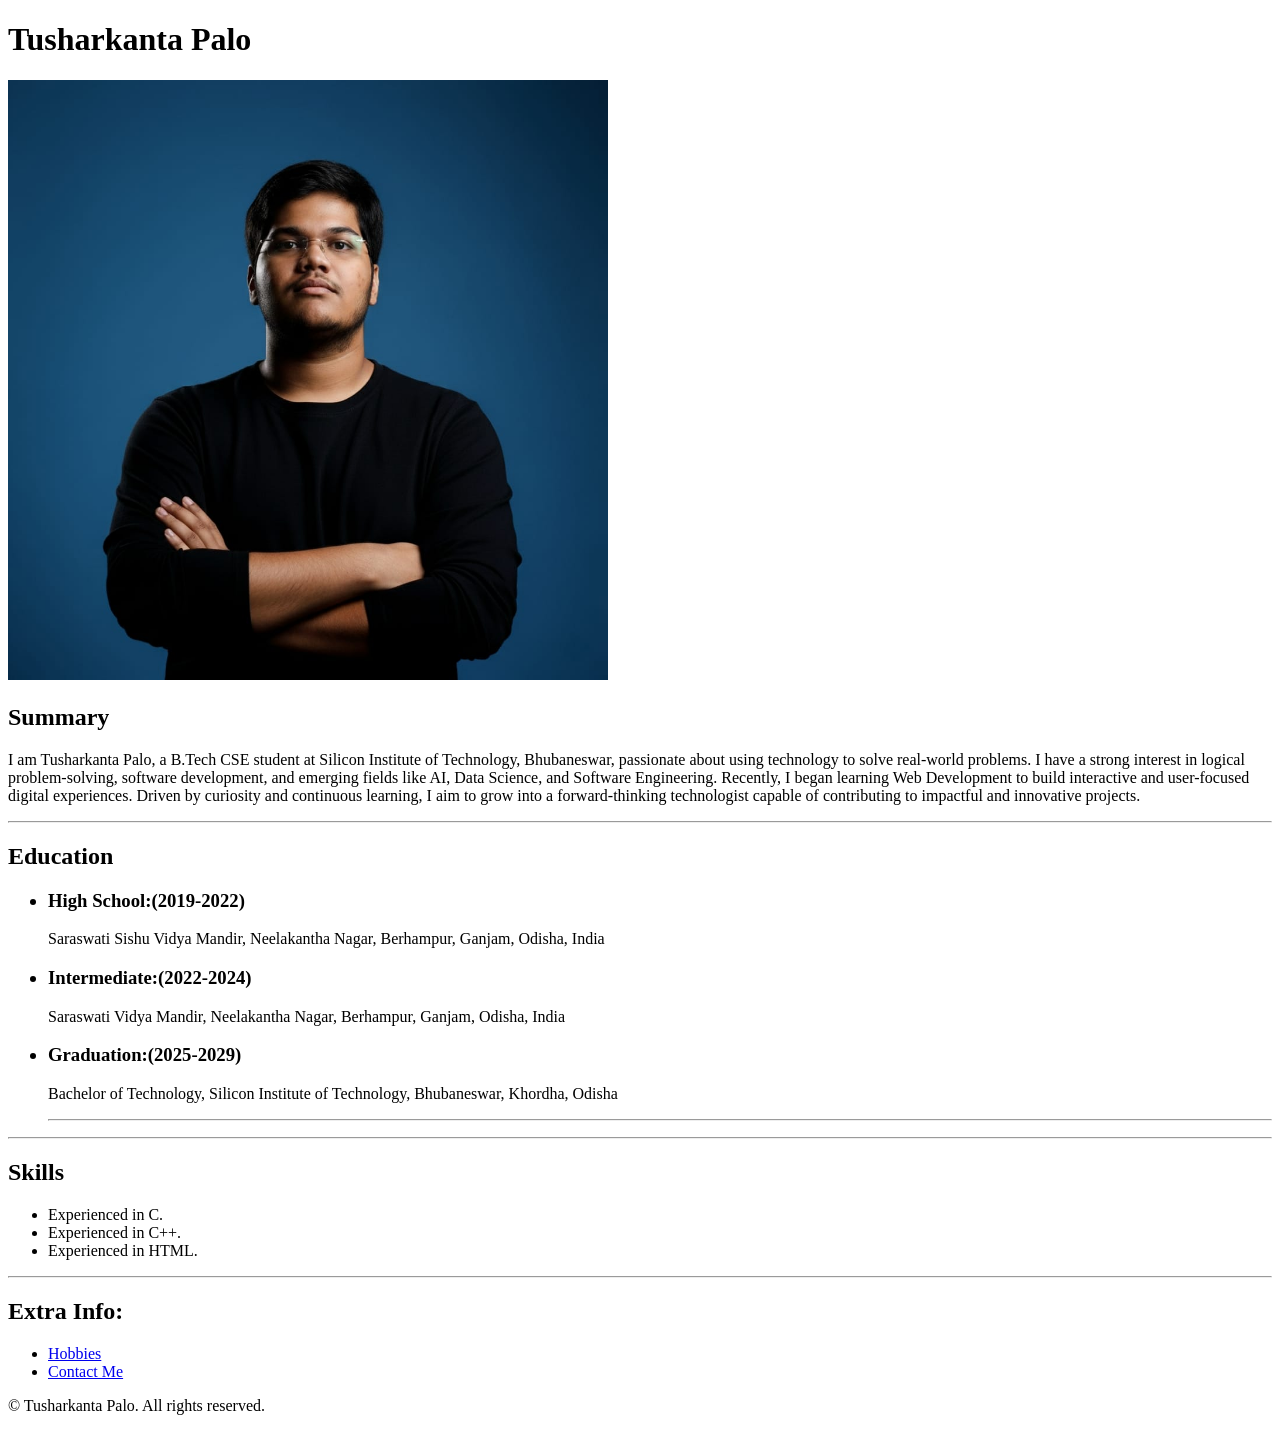
==== index.html @ 59e24652 "Add files via upload" ====
<!DOCTYPE html>
<html lang="en">
    <head>
        <meta charset="UTF-8">
        <title>My Resume</title>
    </head>
    <body>
        <h1>Tusharkanta Palo</h1>
        <img src="./profile.jpeg" height="600" alt="profile phot">
        <h2>Summary</h2>
        <p>I am Tusharkanta Palo, a B.Tech CSE student at Silicon Institute of Technology, Bhubaneswar, passionate about using technology to solve real-world problems. I have a strong interest in logical problem-solving, software development, and emerging fields like AI, Data Science, and Software Engineering. Recently, I began learning Web Development to build interactive and user-focused digital experiences. Driven by curiosity and continuous learning, I aim to grow into a forward-thinking technologist capable of contributing to impactful and innovative projects.</p>
        <hr />
        <h2>Education</h2>
        <ul>
            <h3><li>High School:(2019-2022)</li></h3>
            <p>Saraswati Sishu Vidya Mandir, Neelakantha Nagar, Berhampur, Ganjam, Odisha, India</p>
            <h3><li>Intermediate:(2022-2024)</li></h3>
            <p>Saraswati Vidya Mandir, Neelakantha Nagar, Berhampur, Ganjam, Odisha, India</p>
            <h3><li>Graduation:(2025-2029)</li></h3>
            <p>Bachelor of Technology, Silicon Institute of Technology, Bhubaneswar, Khordha, Odisha</p>
            <hr />
        </ul>
        <hr />
        <h2>Skills</h2>
        <ul>
            <li>Experienced in C.</li>
            <li>Experienced in C++.</li>
            <li>Experienced in HTML.</li>
        </ul>
        <hr />
        <h2>Extra Info:</h2>
        <ul>
            <li><a href="./hobbies.html">Hobbies</a></li>
            <li><a href="./contact.html">Contact Me</a></li>
        </ul>
        <footer>
            <p>© Tusharkanta Palo. All rights reserved.</p>
        </footer>
    </body>
</html>
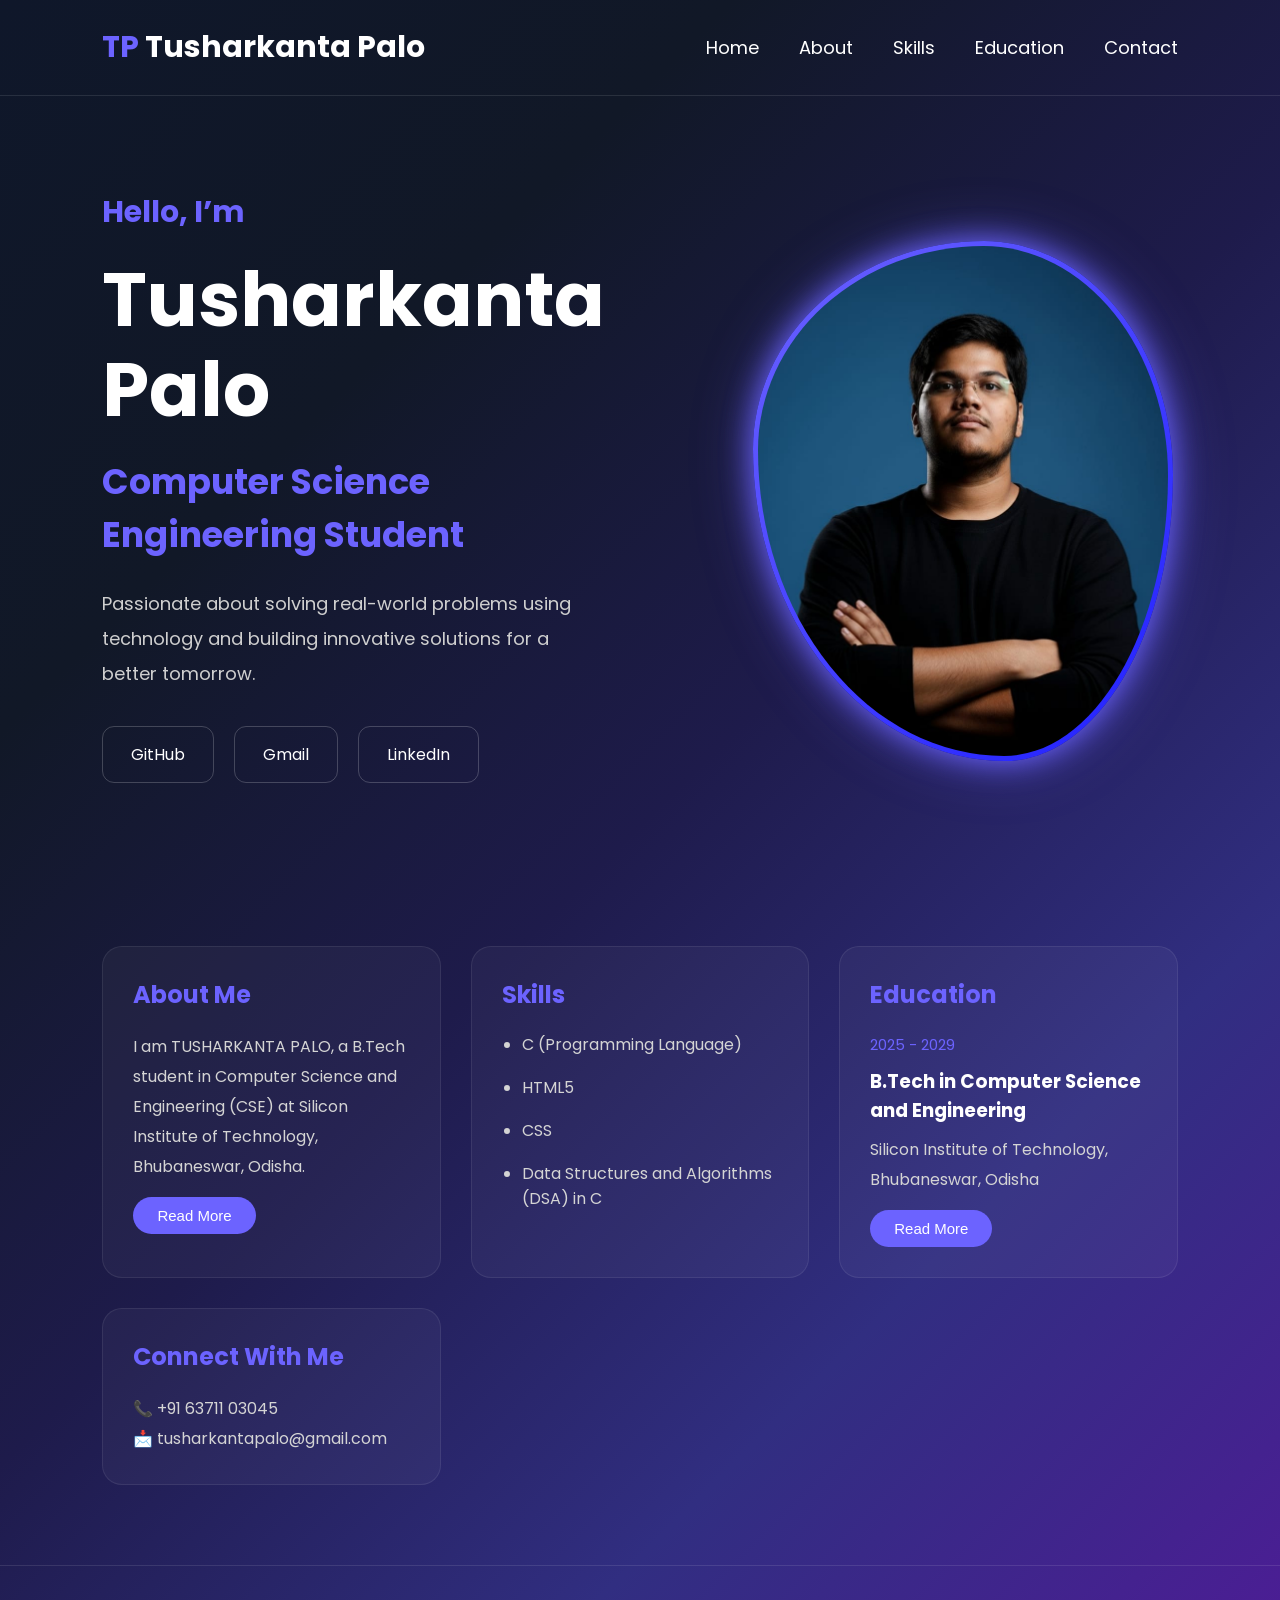
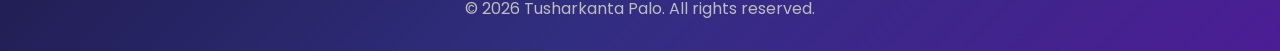
==== commit b9a9c5d2: "Almost complete website" ====
--- a/index.html
+++ b/index.html
@@ -1,40 +1,199 @@
 <!DOCTYPE html>
 <html lang="en">
-    <head>
-        <meta charset="UTF-8">
-        <title>My Resume</title>
-    </head>
-    <body>
-        <h1>Tusharkanta Palo</h1>
-        <img src="./profile.jpeg" height="600" alt="profile phot">
-        <h2>Summary</h2>
-        <p>I am Tusharkanta Palo, a B.Tech CSE student at Silicon Institute of Technology, Bhubaneswar, passionate about using technology to solve real-world problems. I have a strong interest in logical problem-solving, software development, and emerging fields like AI, Data Science, and Software Engineering. Recently, I began learning Web Development to build interactive and user-focused digital experiences. Driven by curiosity and continuous learning, I aim to grow into a forward-thinking technologist capable of contributing to impactful and innovative projects.</p>
-        <hr />
-        <h2>Education</h2>
-        <ul>
-            <h3><li>High School:(2019-2022)</li></h3>
-            <p>Saraswati Sishu Vidya Mandir, Neelakantha Nagar, Berhampur, Ganjam, Odisha, India</p>
-            <h3><li>Intermediate:(2022-2024)</li></h3>
-            <p>Saraswati Vidya Mandir, Neelakantha Nagar, Berhampur, Ganjam, Odisha, India</p>
-            <h3><li>Graduation:(2025-2029)</li></h3>
-            <p>Bachelor of Technology, Silicon Institute of Technology, Bhubaneswar, Khordha, Odisha</p>
-            <hr />
-        </ul>
-        <hr />
-        <h2>Skills</h2>
-        <ul>
-            <li>Experienced in C.</li>
-            <li>Experienced in C++.</li>
-            <li>Experienced in HTML.</li>
-        </ul>
-        <hr />
-        <h2>Extra Info:</h2>
-        <ul>
-            <li><a href="./hobbies.html">Hobbies</a></li>
-            <li><a href="./contact.html">Contact Me</a></li>
-        </ul>
-        <footer>
-            <p>© Tusharkanta Palo. All rights reserved.</p>
-        </footer>
-    </body>
+<head>
+  <meta charset="UTF-8" />
+  <meta name="viewport" content="width=device-width, initial-scale=1.0"/>
+  <title>Tusharkanta Palo | Portfolio</title>
+
+  <link rel="preconnect" href="https://fonts.googleapis.com">
+  <link rel="preconnect" href="https://fonts.gstatic.com" crossorigin>
+  <link href="https://fonts.googleapis.com/css2?family=Poppins:wght@300;400;500;600;700&display=swap" rel="stylesheet">
+
+  <link rel="stylesheet" href="style.css">
+</head>
+<body>
+
+  <!-- Navbar -->
+  <nav class="navbar">
+    <div class="logo">
+      <span>TP</span> Tusharkanta Palo
+    </div>
+
+    <ul class="nav-links">
+      <li><a href="#">Home</a></li>
+      <li><a href="#">About</a></li>
+      <li><a href="#">Skills</a></li>
+      <li><a href="#">Education</a></li>
+      <li><a href="#">Contact</a></li>
+    </ul>
+  </nav>
+
+  <!-- Hero Section -->
+  <section class="hero">
+
+    <div class="hero-left">
+      <h3>Hello, I’m</h3>
+
+      <h1>Tusharkanta Palo</h1>
+
+      <h2>Computer Science Engineering Student</h2>
+
+      <p>
+        Passionate about solving real-world problems using technology
+        and building innovative solutions for a better tomorrow.
+      </p>
+
+      <!-- Buttons -->
+      <div class="social-buttons">
+
+        <a href="https://github.com/tusharkantapalo" target="_blank" class="btn-social">
+          GitHub
+        </a>
+
+        <a href="https://mail.google.com/mail/u/1/#inbox" class="btn-social">
+          Gmail
+        </a>
+
+        <a href="https://www.linkedin.com/in/tusharkanta-palo-70a258379/" target="_blank" class="btn-social">
+          LinkedIn
+        </a>
+
+      </div>
+    </div>
+
+    <!-- Right Side Image -->
+    <div class="hero-right">
+
+      <div class="image-shape">
+        <img src="./profile.jpeg" alt="Tusharkanta Palo">
+      </div>
+
+    </div>
+
+  </section>
+
+  <!-- Cards Section -->
+  <section class="cards-container">
+
+    <!-- ABOUT SECTION -->
+<div class="card">
+    <h2>About Me</h2>
+
+    <p>
+        I am TUSHARKANTA PALO, a B.Tech student in Computer Science and Engineering (CSE) at Silicon Institute of Technology, Bhubaneswar, Odisha.
+    </p>
+
+    <div id="aboutMore" class="more-text">
+        <p>
+            I am passionate about technology, software development, and problem-solving, with interests in Artificial Intelligence, Data Science, and Software Engineering.
+        </p>
+
+        <p>
+            I have strong knowledge of C programming and DSA in C, along with HTML and CSS. Currently, I am learning Python through my summer internship to improve my development skills.
+        </p>
+    </div>
+
+    <button class="read-btn" onclick="toggleAbout()" id="aboutBtn">
+        Read More
+    </button>
+</div>
+
+
+    <!-- Skills -->
+    <div class="card">
+      <h2>Skills</h2>
+
+      <ul class="skills-list">
+        <li>C (Programming Language)</li>
+        <li>HTML5</li>
+        <li>CSS</li>
+        <li>Data Structures and Algorithms (DSA) in C</li>
+      </ul>
+    </div>
+
+      <!-- EDUCATION SECTION -->
+<div class="card">
+    <h2>Education</h2>
+
+    <!-- Visible First -->
+    <div class="education-item">
+        <span>2025 - 2029</span>
+        <h3>B.Tech in Computer Science and Engineering</h3>
+        <p>Silicon Institute of Technology, Bhubaneswar, Odisha</p>
+    </div>
+
+    <!-- Hidden Initially -->
+    <div id="eduMore" class="more-text">
+
+        <div class="education-item">
+            <span>2023</span>
+            <h3>12th Standard</h3>
+            <p>Saraswati Vidya Mandir H.S. School, Berhampur, Odisha</p>
+            <p><strong>CHSE Board</strong> — 84%</p>
+        </div>
+
+        <div class="education-item">
+            <span>2021</span>
+            <h3>10th Standard</h3>
+            <p>Saraswati Sishu Vidya Mandir, Berhampur, Odisha</p>
+            <p><strong>BSE Board</strong> — 95%</p>
+        </div>
+
+    </div>
+
+    <button class="read-btn" onclick="toggleEducation()" id="eduBtn">
+        Read More
+    </button>
+</div>
+
+    <!-- Contact -->
+    <div class="card">
+      <h2>Connect With Me</h2>
+
+      <p>📞 +91 63711 03045</p>
+      <p>📩 tusharkantapalo@gmail.com</p>
+    </div>
+
+  </section>
+  <script>
+
+function toggleAbout(){
+
+    var moreText = document.getElementById("aboutMore");
+    var btn = document.getElementById("aboutBtn");
+
+    if(moreText.style.display === "block"){
+        moreText.style.display = "none";
+        btn.innerHTML = "Read More";
+    }
+    else{
+        moreText.style.display = "block";
+        btn.innerHTML = "Read Less";
+    }
+}
+
+
+function toggleEducation(){
+
+    var moreText = document.getElementById("eduMore");
+    var btn = document.getElementById("eduBtn");
+
+    if(moreText.style.display === "block"){
+        moreText.style.display = "none";
+        btn.innerHTML = "Read More";
+    }
+    else{
+        moreText.style.display = "block";
+        btn.innerHTML = "Read Less";
+    }
+}
+
+</script>
+
+  <!-- Footer -->
+  <footer>
+    <p>© 2026 Tusharkanta Palo. All rights reserved.</p>
+  </footer>
+
+</body>
 </html>
--- a/style.css
+++ b/style.css
@@ -0,0 +1,313 @@
+*{
+    margin:0;
+    padding:0;
+    box-sizing:border-box;
+}
+
+body{
+    font-family:'Poppins', sans-serif;
+    background:#050816;
+    color:white;
+}
+
+/* Navbar */
+
+.navbar{
+    width:100%;
+    padding:25px 8%;
+    display:flex;
+    justify-content:space-between;
+    align-items:center;
+    border-bottom:1px solid rgba(255,255,255,0.1);
+}
+
+.logo{
+    font-size:30px;
+    font-weight:700;
+}
+
+.logo span{
+    color:#6c63ff;
+}
+
+.nav-links{
+    display:flex;
+    gap:40px;
+    list-style:none;
+}
+
+.nav-links a{
+    text-decoration:none;
+    color:white;
+    font-size:18px;
+    transition:0.3s;
+}
+
+.nav-links a:hover{
+    color:#6c63ff;
+}
+
+/* Hero Section */
+
+.hero{
+    width:100%;
+    min-height:90vh;
+    display:flex;
+    align-items:center;
+    justify-content:space-between;
+    padding:70px 8%;
+}
+
+/* Left Side */
+
+.hero-left{
+    width:50%;
+}
+
+.hero-left h3{
+    color:#6c63ff;
+    font-size:30px;
+    margin-bottom:20px;
+}
+
+.hero-left h1{
+    font-size:75px;
+    line-height:90px;
+    margin-bottom:20px;
+}
+
+.hero-left h2{
+    font-size:35px;
+    color:#6c63ff;
+    margin-bottom:25px;
+}
+
+.hero-left p{
+    color:#cfcfcf;
+    line-height:35px;
+    font-size:18px;
+    width:90%;
+    margin-bottom:35px;
+}
+
+/* Buttons */
+
+.social-buttons{
+    display:flex;
+    gap:20px;
+    margin-bottom:30px;
+}
+
+.btn-social{
+    padding:15px 28px;
+    border:1px solid rgba(255,255,255,0.2);
+    border-radius:12px;
+    text-decoration:none;
+    color:white;
+    transition:0.3s;
+}
+
+.btn-social:hover{
+    background:#6c63ff;
+}
+
+.main-btn{
+    padding:18px 35px;
+    border:none;
+    border-radius:14px;
+    background:#6c63ff;
+    color:white;
+    font-size:18px;
+    cursor:pointer;
+    transition:0.3s;
+}
+
+.main-btn:hover{
+    transform:translateY(-3px);
+}
+
+/* Right Side */
+
+.hero-right{
+    width:40%;
+    display:flex;
+    justify-content:center;
+}
+
+.image-shape{
+    width:420px;
+    height:520px;
+    background:linear-gradient(135deg,#6c63ff,#1f1fff);
+    padding:5px;
+
+    border-radius:
+    55% 45% 40% 60% /
+    40% 45% 55% 60%;
+
+    box-shadow:
+    0 0 30px #6c63ff,
+    0 0 60px rgba(108,99,255,0.4);
+
+    animation:float 5s ease-in-out infinite;
+}
+
+.image-shape img{
+    width:100%;
+    height:100%;
+    object-fit:cover;
+
+    border-radius:
+    55% 45% 40% 60% /
+    40% 45% 55% 60%;
+}
+
+/* Animation */
+
+@keyframes float{
+    0%{
+        transform:translateY(0px);
+    }
+
+    50%{
+        transform:translateY(-15px);
+    }
+
+    100%{
+        transform:translateY(0px);
+    }
+}
+
+/* Cards */
+
+.cards-container{
+    width:100%;
+    padding:40px 8% 80px;
+    display:grid;
+    grid-template-columns:repeat(auto-fit,minmax(280px,1fr));
+    gap:30px;
+}
+
+.card{
+    background:rgba(255,255,255,0.04);
+    border:1px solid rgba(255,255,255,0.08);
+    border-radius:20px;
+    padding:30px;
+    transition:0.3s;
+}
+
+.card:hover{
+    transform:translateY(-10px);
+    box-shadow:0 0 20px rgba(108,99,255,0.3);
+}
+
+.card h2{
+    margin-bottom:20px;
+    color:#6c63ff;
+}
+
+.card p{
+    color:#d4d4d4;
+    line-height:30px;
+}
+
+.skills-list{
+    padding-left:20px;
+}
+
+.skills-list li{
+    margin-bottom:18px;
+    color:#d4d4d4;
+}
+
+.education-item span{
+    color:#6c63ff;
+    font-size:15px;
+}
+
+.education-item h3{
+    margin-top:10px;
+    margin-bottom:10px;
+}
+
+.small-btn{
+    margin-top:20px;
+    padding:12px 25px;
+    background:#6c63ff;
+    border:none;
+    border-radius:10px;
+    color:white;
+    cursor:pointer;
+}
+
+/* Footer */
+
+footer{
+    text-align:center;
+    padding:30px;
+    border-top:1px solid rgba(255,255,255,0.1);
+    color:#bdbdbd;
+}
+
+/* Responsive */
+
+@media(max-width:1000px){
+
+    .hero{
+        flex-direction:column;
+        gap:60px;
+    }
+
+    .hero-left{
+        width:100%;
+    }
+
+    .hero-right{
+        width:100%;
+    }
+
+    .hero-left h1{
+        font-size:55px;
+        line-height:65px;
+    }
+
+    .nav-links{
+        display:none;
+    }
+}
+body{
+    font-family:'Poppins', sans-serif;
+    
+    background:
+    linear-gradient(
+        135deg,
+        #0f172a,
+        #111827,
+        #1e1b4b,
+        #312e81,
+        #4c1d95
+    );
+
+    min-height:100vh;
+    color:white;
+}
+.more-text{
+    display:none;
+    margin-top:15px;
+}
+
+.read-btn{
+    margin-top:15px;
+    padding:10px 24px;
+    border:none;
+    border-radius:30px;
+    background:#6c63ff;
+    color:white;
+    font-size:15px;
+    cursor:pointer;
+    transition:0.3s;
+}
+
+.read-btn:hover{
+    background:#5548ff;
+    transform:scale(1.05);
+}
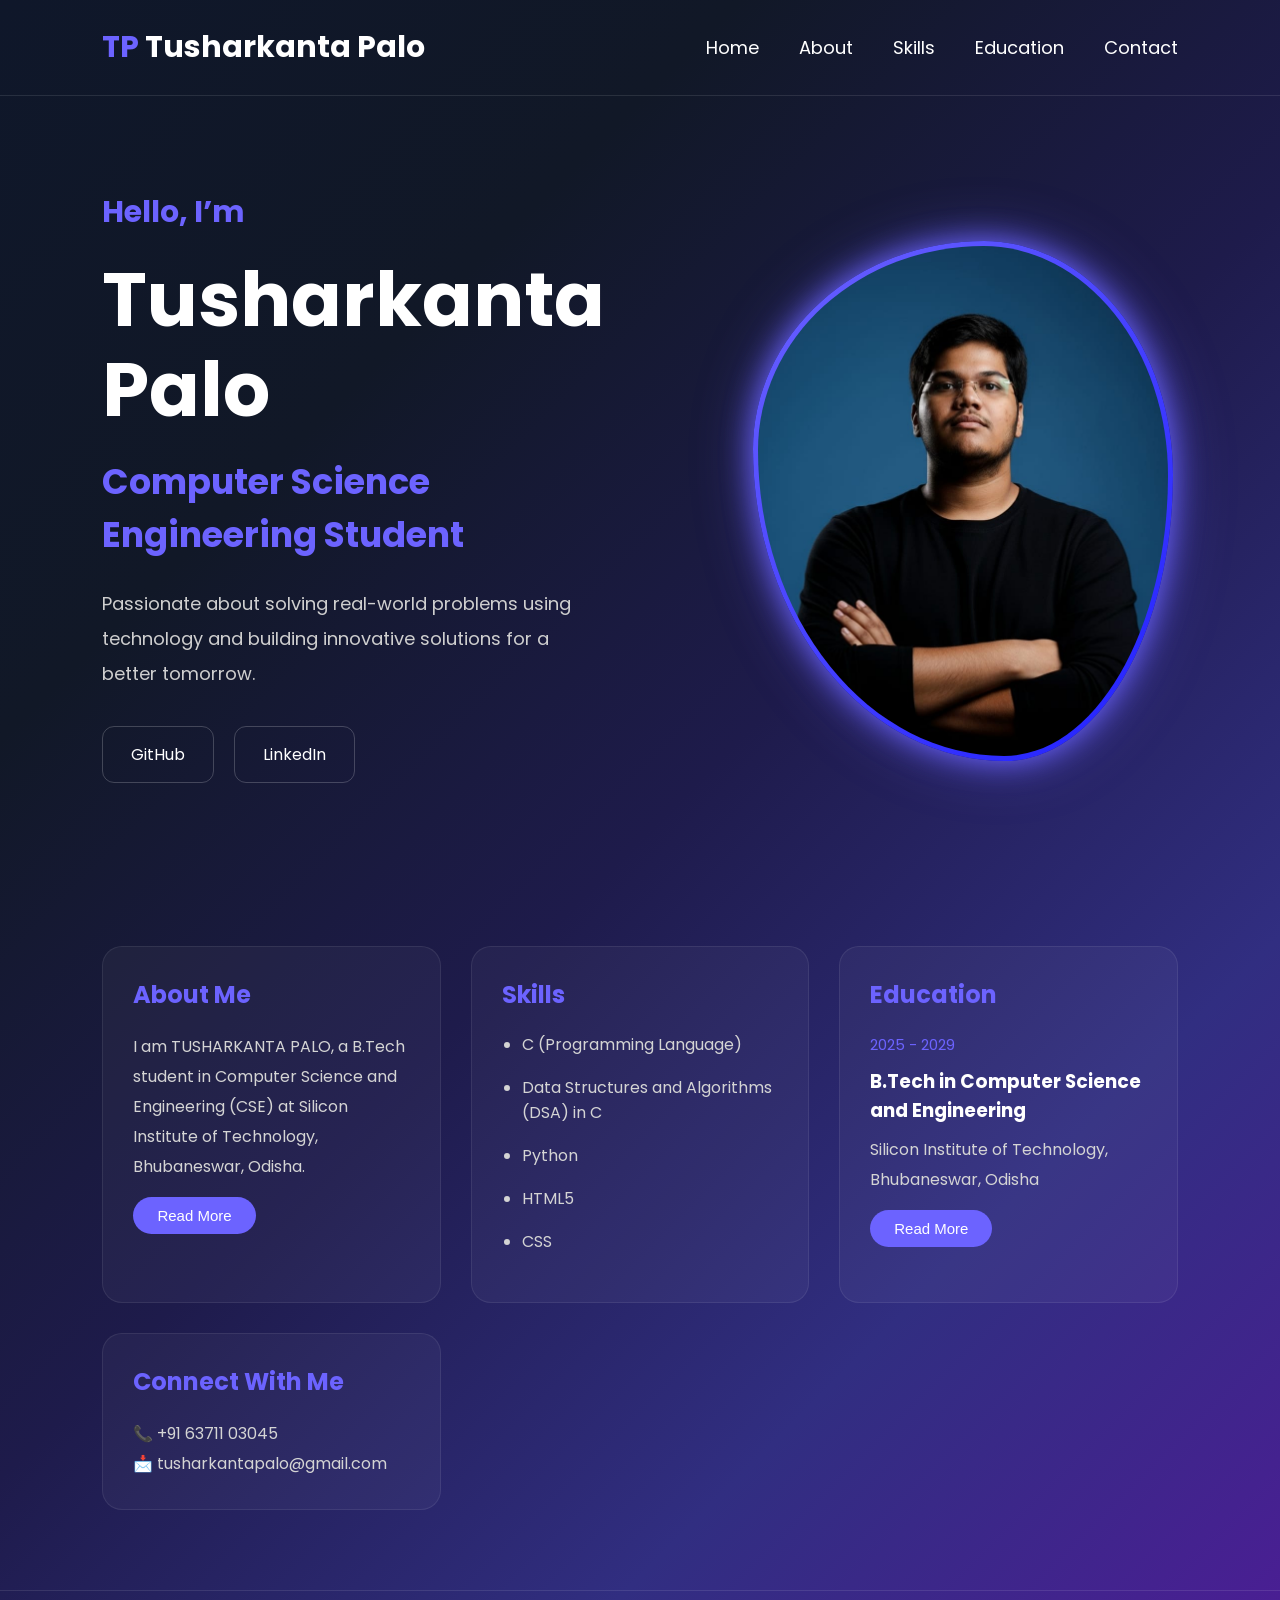
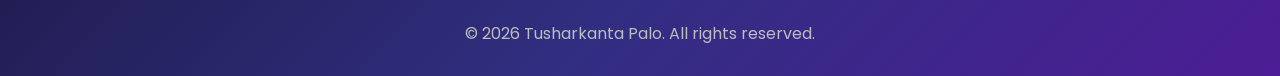
==== commit 0e7a09e1: "updated the latest information" ====
--- a/index.html
+++ b/index.html
@@ -48,10 +48,6 @@
 
         <a href="https://github.com/tusharkantapalo" target="_blank" class="btn-social">
           GitHub
-        </a>
-
-        <a href="https://mail.google.com/mail/u/1/#inbox" class="btn-social">
-          Gmail
         </a>
 
         <a href="https://www.linkedin.com/in/tusharkanta-palo-70a258379/" target="_blank" class="btn-social">
@@ -105,9 +101,10 @@
 
       <ul class="skills-list">
         <li>C (Programming Language)</li>
+        <li>Data Structures and Algorithms (DSA) in C</li>
+        <li>Python</li>
         <li>HTML5</li>
         <li>CSS</li>
-        <li>Data Structures and Algorithms (DSA) in C</li>
       </ul>
     </div>
 
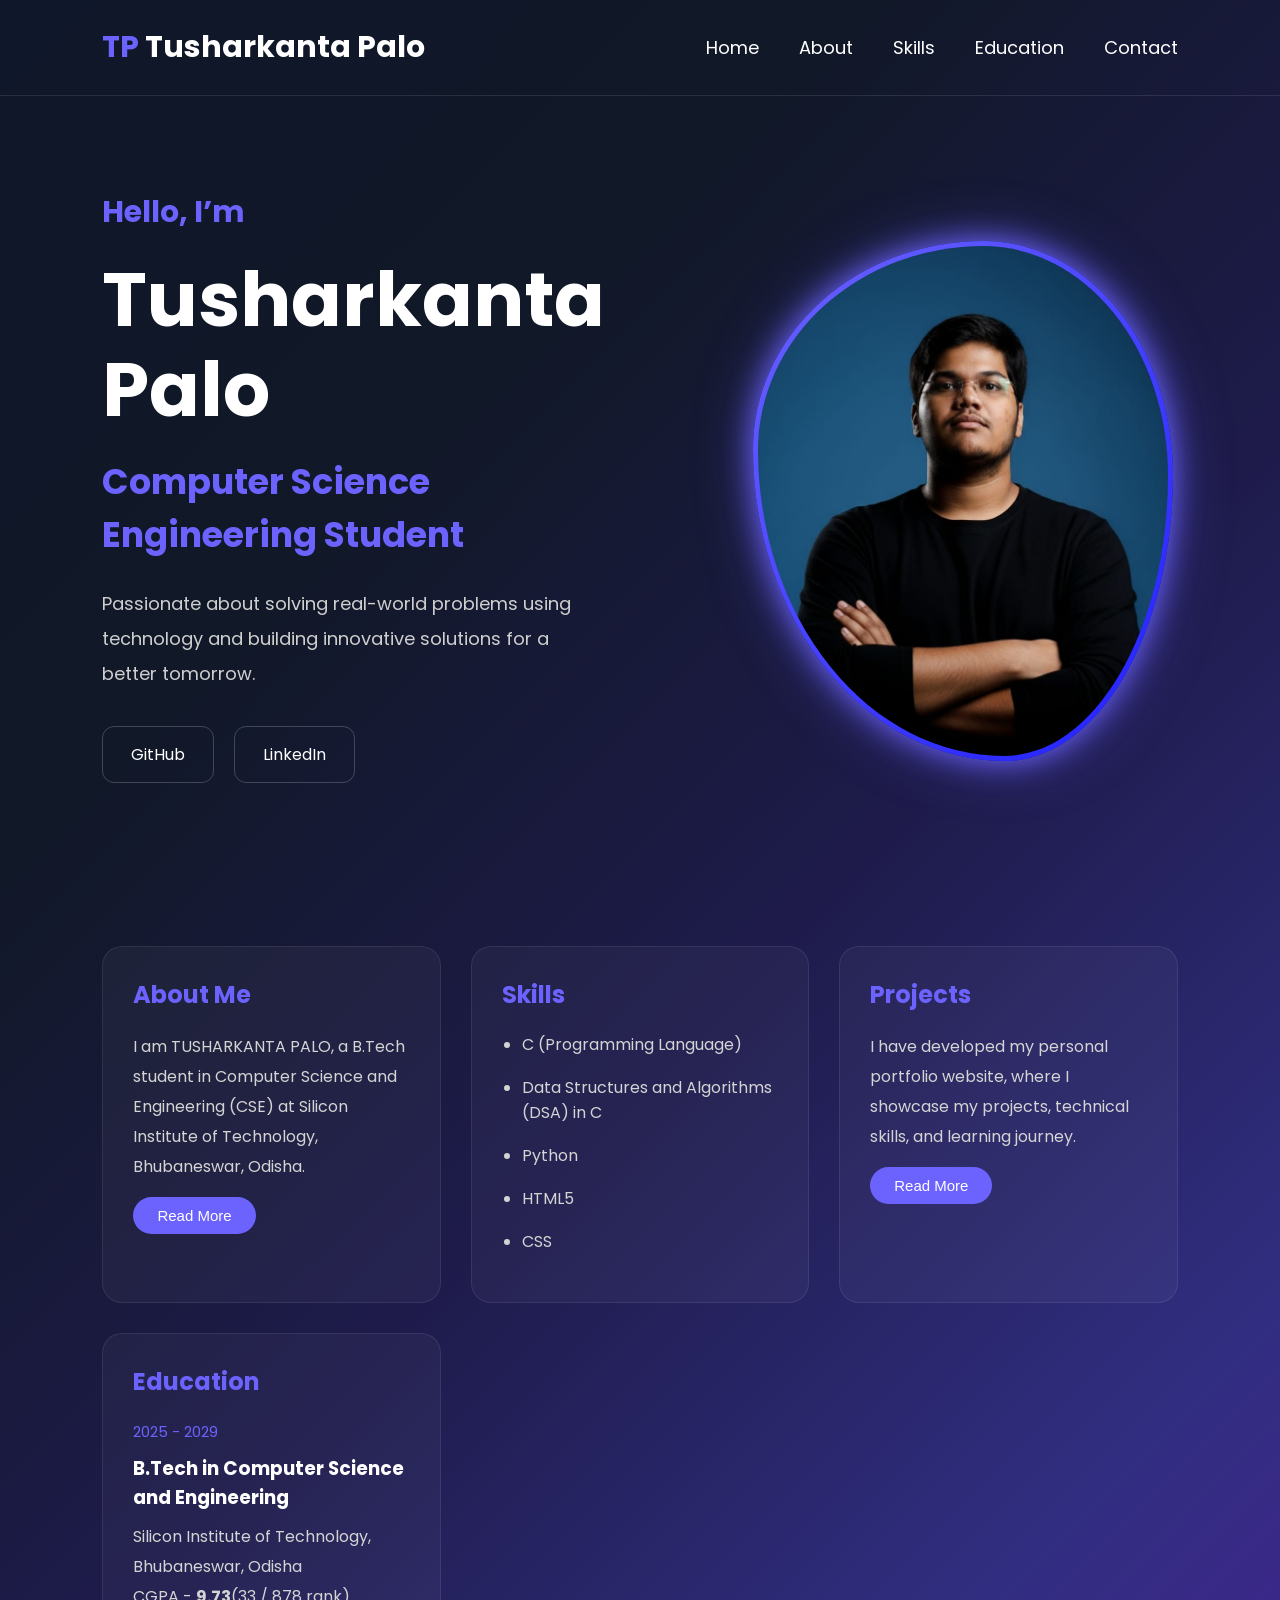
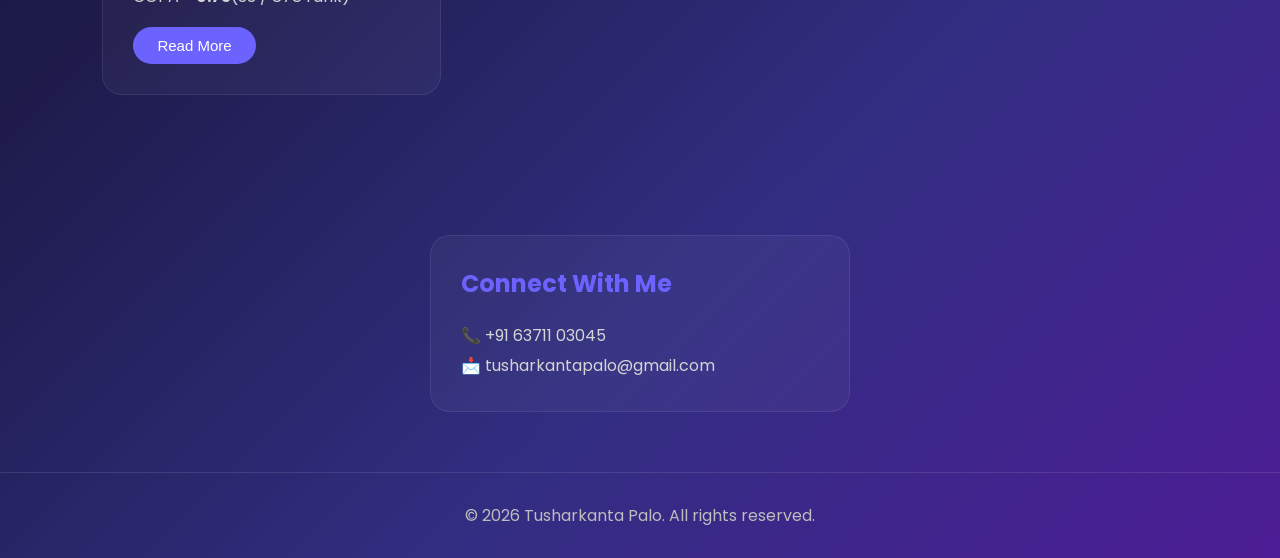
==== commit 05b7e975: "updated with latest projects and achievement" ====
--- a/index.html
+++ b/index.html
@@ -72,27 +72,27 @@
   <section class="cards-container">
 
     <!-- ABOUT SECTION -->
-<div class="card">
-    <h2>About Me</h2>
-
-    <p>
-        I am TUSHARKANTA PALO, a B.Tech student in Computer Science and Engineering (CSE) at Silicon Institute of Technology, Bhubaneswar, Odisha.
-    </p>
-
-    <div id="aboutMore" class="more-text">
+    <div class="card">
+        <h2>About Me</h2>
+
         <p>
-            I am passionate about technology, software development, and problem-solving, with interests in Artificial Intelligence, Data Science, and Software Engineering.
+            I am TUSHARKANTA PALO, a B.Tech student in Computer Science and Engineering (CSE) at Silicon Institute of Technology, Bhubaneswar, Odisha.
         </p>
 
-        <p>
-            I have strong knowledge of C programming and DSA in C, along with HTML and CSS. Currently, I am learning Python through my summer internship to improve my development skills.
-        </p>
-    </div>
-
-    <button class="read-btn" onclick="toggleAbout()" id="aboutBtn">
-        Read More
-    </button>
-</div>
+        <div id="aboutMore" class="more-text">
+            <p>
+                I am passionate about technology, software development, and problem-solving, with interests in Artificial Intelligence, Data Science, and Software Engineering.
+            </p>
+
+            <p>
+                I have a strong foundation in C, Python, and Data Structures & Algorithms (DSA), complemented by hands-on experience with HTML and CSS for building responsive web applications. I enjoy solving complex problems, developing practical software solutions, and continuously enhancing my expertise in software engineering, full-stack development, and emerging technologies.
+            </p>
+        </div>
+
+        <button class="read-btn" onclick="toggleAbout()" id="aboutBtn">
+            Read More
+        </button>
+    </div>
 
 
     <!-- Skills -->
@@ -108,50 +108,77 @@
       </ul>
     </div>
 
-      <!-- EDUCATION SECTION -->
-<div class="card">
-    <h2>Education</h2>
-
-    <!-- Visible First -->
-    <div class="education-item">
-        <span>2025 - 2029</span>
-        <h3>B.Tech in Computer Science and Engineering</h3>
-        <p>Silicon Institute of Technology, Bhubaneswar, Odisha</p>
-    </div>
-
-    <!-- Hidden Initially -->
-    <div id="eduMore" class="more-text">
-
+    <!-- PROJECT SECTION -->
+    <div class="card">
+        <h2>Projects</h2>
+
+        <!-- Visible Initially -->
+        <p>
+            I have developed my personal portfolio website, where I showcase my
+            projects, technical skills, and learning journey.
+        </p>
+
+        <!-- Hidden Initially -->
+        <div id="projectMore" class="more-text">
+            <p>
+                Additionally, I built a <strong>Subscription Billing Engine</strong>
+                in Python using the <strong>Test-Driven Development (TDD)</strong>
+                approach, demonstrating object-oriented design, clean code
+                practices, and comprehensive unit testing.
+            </p>
+        </div>
+
+        <button class="read-btn" onclick="toggleProject()" id="projectBtn">
+            Read More
+        </button>
+    </div>
+
+    <!-- EDUCATION SECTION -->
+    <div class="card">
+        <h2>Education</h2>
+
+        <!-- Visible First -->
         <div class="education-item">
-            <span>2023</span>
-            <h3>12th Standard</h3>
-            <p>Saraswati Vidya Mandir H.S. School, Berhampur, Odisha</p>
-            <p><strong>CHSE Board</strong> — 84%</p>
-        </div>
-
-        <div class="education-item">
-            <span>2021</span>
-            <h3>10th Standard</h3>
-            <p>Saraswati Sishu Vidya Mandir, Berhampur, Odisha</p>
-            <p><strong>BSE Board</strong> — 95%</p>
-        </div>
-
-    </div>
-
-    <button class="read-btn" onclick="toggleEducation()" id="eduBtn">
-        Read More
-    </button>
-</div>
-
-    <!-- Contact -->
-    <div class="card">
-      <h2>Connect With Me</h2>
-
-      <p>📞 +91 63711 03045</p>
-      <p>📩 tusharkantapalo@gmail.com</p>
+            <span>2025 - 2029</span>
+            <h3>B.Tech in Computer Science and Engineering</h3>
+            <p>Silicon Institute of Technology, Bhubaneswar, Odisha</p>
+            <p>CGPA - <strong>9.73</strong>(33 / 878 rank)</p>
+        </div>
+
+        <!-- Hidden Initially -->
+        <div id="eduMore" class="more-text">
+
+            <div class="education-item">
+                <span>2023</span>
+                <h3>12th Standard</h3>
+                <p>Saraswati Vidya Mandir H.S. School, Berhampur, Odisha</p>
+                <p><strong>CHSE Board</strong> — 84%</p>
+            </div>
+
+            <div class="education-item">
+                <span>2021</span>
+                <h3>10th Standard</h3>
+                <p>Saraswati Sishu Vidya Mandir, Berhampur, Odisha</p>
+                <p><strong>BSE Board</strong> — 95%</p>
+            </div>
+
+        </div>
+
+        <button class="read-btn" onclick="toggleEducation()" id="eduBtn">
+            Read More
+        </button>
     </div>
 
   </section>
+  <!-- Contact Section -->
+    <div class="contact">
+        <div class="card">
+            <h2>Connect With Me</h2>
+
+            <p>📞 +91 63711 03045</p>
+            <p>📩 tusharkantapalo@gmail.com</p>
+        </div>
+    </div>
   <script>
 
 function toggleAbout(){
@@ -185,11 +212,26 @@
     }
 }
 
+function toggleProject(){
+
+    var moreText = document.getElementById("projectMore");
+    var btn = document.getElementById("projectBtn");
+
+    if(moreText.style.display === "block"){
+        moreText.style.display = "none";
+        btn.innerHTML = "Read More";
+    }
+    else{
+        moreText.style.display = "block";
+        btn.innerHTML = "Read Less";
+    }
+}
+
 </script>
 
   <!-- Footer -->
   <footer>
-    <p>© 2026 Tusharkanta Palo. All rights reserved.</p>
+    <p>&copy; 2026 Tusharkanta Palo. All rights reserved.</p>
   </footer>
 
 </body>
--- a/style.css
+++ b/style.css
@@ -310,4 +310,30 @@
 .read-btn:hover{
     background:#5548ff;
     transform:scale(1.05);
+}
+
+.project-list{
+    list-style: disc;
+    padding-left: 20px;
+}
+
+.project-list li{
+    color:#d4d4d4;
+    line-height:28px;
+    margin-bottom:18px;
+}
+
+.project-list strong{
+    color:#ffffff;
+}
+
+.contact{
+    display: flex;
+    justify-content: center;
+    margin: 60px 0;
+}
+
+.contact .card{
+    width: 420px;
+    max-width: 90%;
 }
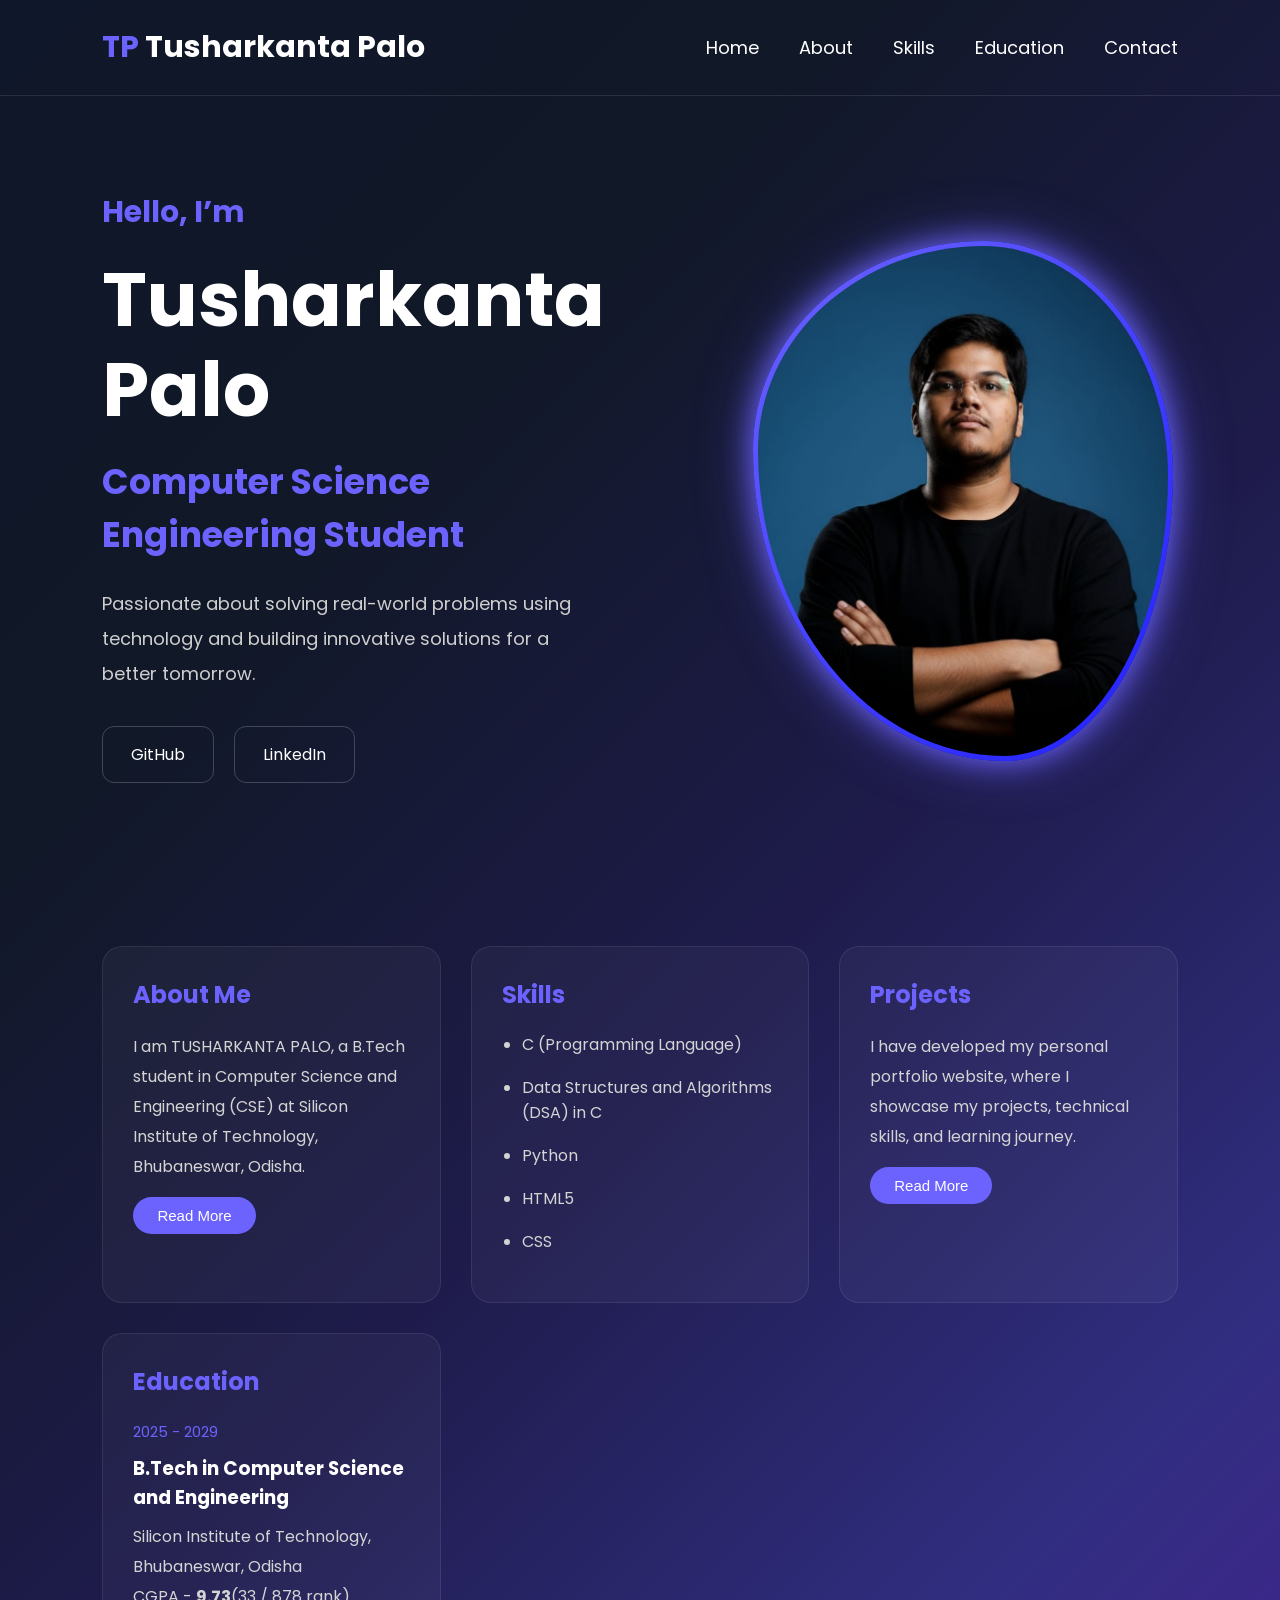
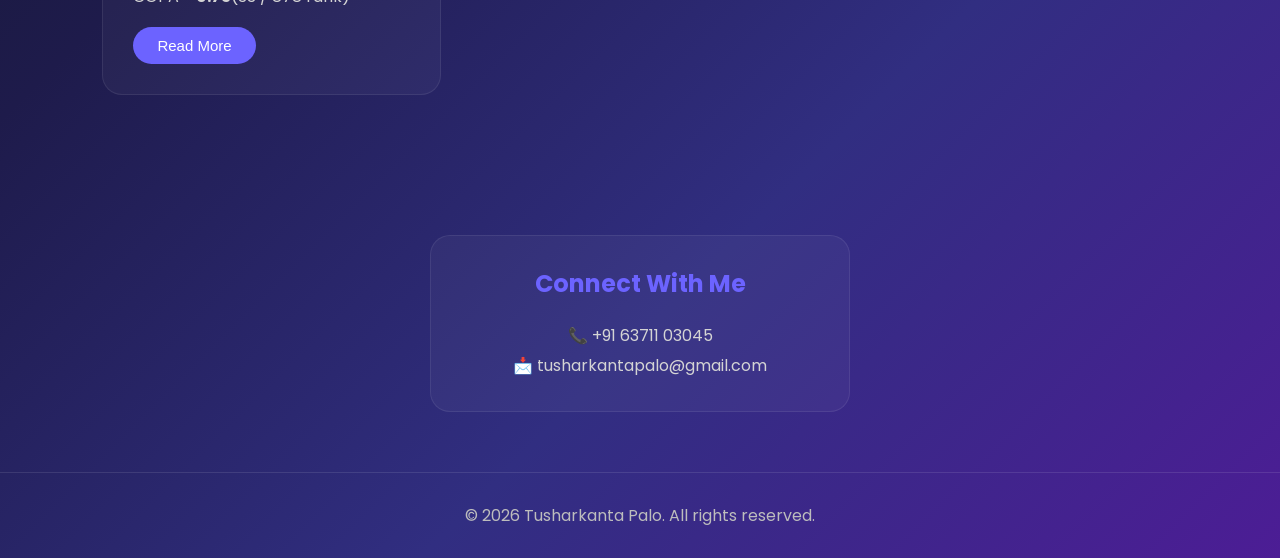
==== commit f93a3ce5: "updated with latest projects and achievement" ====
--- a/index.html
+++ b/index.html
@@ -173,10 +173,10 @@
   <!-- Contact Section -->
     <div class="contact">
         <div class="card">
-            <h2>Connect With Me</h2>
-
-            <p>📞 +91 63711 03045</p>
-            <p>📩 tusharkantapalo@gmail.com</p>
+            <h2 style="text-align: center;">Connect With Me</h2>
+
+            <p style="text-align: center;">📞 +91 63711 03045</p>
+            <p style="text-align: center;">📩 tusharkantapalo@gmail.com</p>
         </div>
     </div>
   <script>
